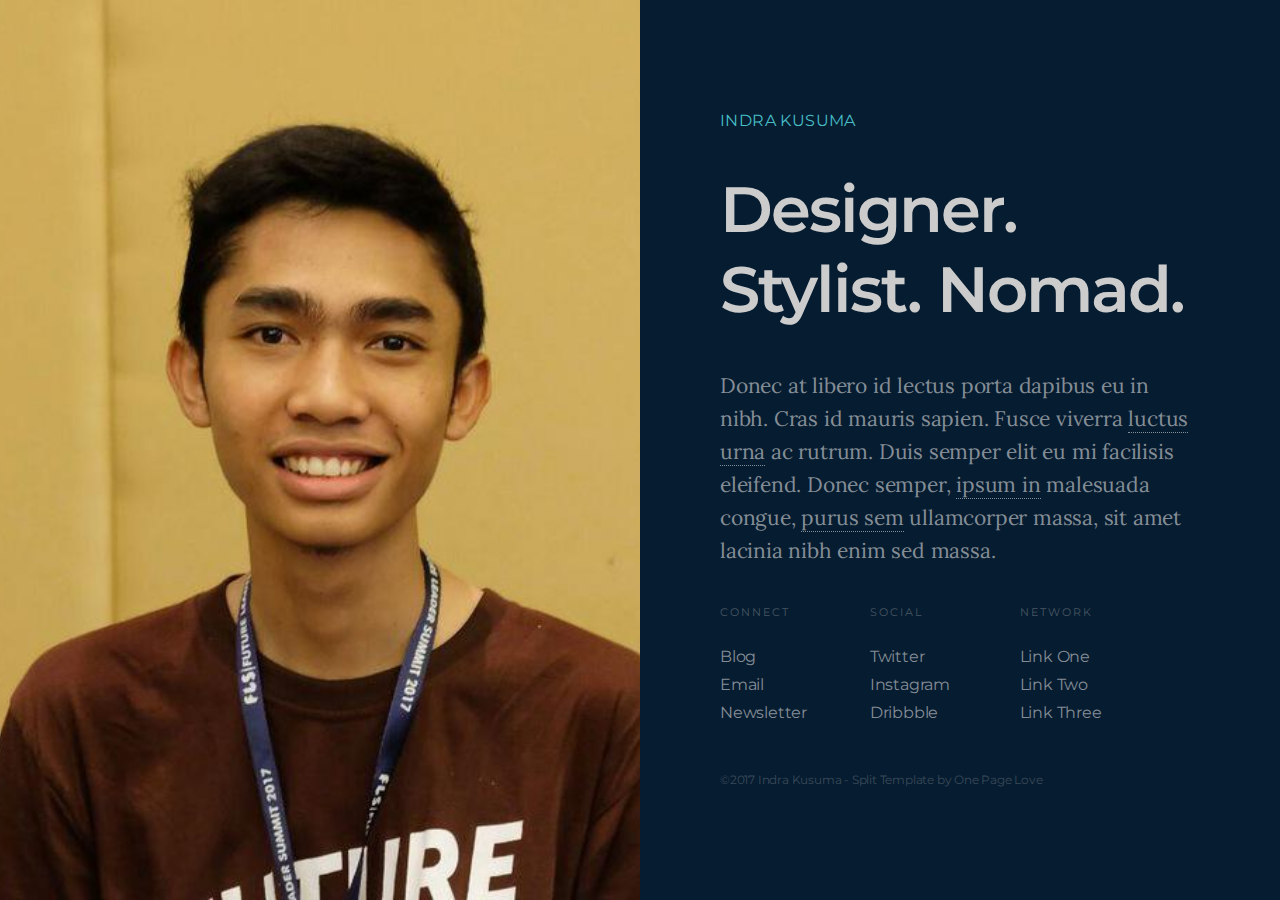
==== index.html @ 41b52d1b "initial commit" ====
<!DOCTYPE html>
<html lang="en-US">

<head>

	<meta charset="UTF-8" />
	<meta http-equiv="X-UA-Compatible" content="IE=edge" />
	
	<!-- SEO -->
	<title>Indra Kusuma</title>
	<meta name="description" content="Split is a centrally-divided layout for a professional online presence with a big image or video left with alongside content." />
	<meta name="robots" content="index, follow" />
	<meta name="referrer" content="always" />

	<!-- Social & Open Graph -->
	<meta property="og:title" content="Split - HTML Template Demo" />
	<meta property="og:description" content="Split is a centrally-divided layout for a professional online presence with a big image or video left with alongside content." />
	<meta property="og:image" content="https://demo.onepagelove.com/fullsingle-html/split/images/social.jpg"> <!-- include your hosted image full URL -->
	<meta property="og:url" content="https://demo.onepagelove.com/fullsingle-html/split/" />
	<meta name="twitter:title" content="Split - HTML Template Demo" >
	<meta name="twitter:description" content="Split is a centrally-divided layout for a professional online presence with a big image or video left with alongside content." />
	<meta name="twitter:image" content="https://demo.onepagelove.com/fullsingle-html/split/images/social.jpg" /> <!-- include your hosted image full URL -->
	<meta name="twitter:card" content="summary_large_image" />
	<meta name="twitter:site" content="@onepagelove" />
	<meta name="twitter:creator" content="@robhope" />

	<!-- Favicon -->
	<link rel="icon" type="image/png" href="images/favicon.png" sizes="32x32">

	<!-- Styles -->
	<link rel='stylesheet' href='assets/css/split.css' type='text/css' media='screen' />
	<meta name="viewport" content="width=device-width,initial-scale=1" />

</head>

<body id="fullsingle" class="page-template-page-fullsingle-split">

<div class="fs-split">

	<!-- Image Side -->
	<div class="split-image">

	</div>

	<!-- Content Side -->
	<div class="split-content">

		<div class="split-content-vertically-center">
		
			<div class="split-intro">
				
				<h1>Indra Kusuma</h1>

				<span class="tagline">Designer. Stylist. Nomad.</span>

			</div>

			<div class="split-bio">
				
				<p>Donec at libero id lectus porta dapibus eu in nibh. Cras id mauris sapien. Fusce viverra <a href="#">luctus urna</a> ac rutrum. Duis semper elit eu mi facilisis eleifend. Donec semper, <a href="#">ipsum in</a> malesuada congue, <a href="#">purus sem</a> ullamcorper massa, sit amet lacinia nibh enim sed massa. </p>

			</div>

			<div class="split-lists">
				
				<div class="split-list">

					<h3>Connect</h3>

					<ul>
						<li><a href="#">Blog</a></li>
						<li><a href="#">Email</a></li>
						<li><a href="#">Newsletter</a></li>
					</ul>

				</div>

				<div class="split-list">

					<h3>Social</h3>

					<ul>
						<li><a href="#">Twitter</a></li>
						<li><a href="#">Instagram</a></li>
						<li><a href="#">Dribbble</a></li>
					</ul>

				</div>

				<div class="split-list">

					<h3>Network</h3>

					<ul>
						<li><a href="#">Link One</a></li>
						<li><a href="#">Link Two</a></li>
						<li><a href="#">Link Three</a></li>
					</ul>

				</div>
				
			</div>

			<div class="split-credit">

				<p>&copy;2017 <a href="#">Indra Kusuma</a> - <a href="https://onepagelove.com/split">Split Template</a> by <a href="https://onepagelove.com">One Page Love</a></p>

				<!-- 
				To edit this credit you can remove the CC3.0 license for only $5 here: https://onepagelove.com/split 
				this really helps contribute towards us developing more templates and means the world to me!
				Cheers, Rob (@robhope)
				-->

			</div>		

		</div>

	</div>

</div>

</body>
</html>
---- assets/css/split.css ----
/*
Template Name: Split
Author: One Page Love
Author URI: https://onepagelove.com
Template URI: https://onepagelove.com/split
Description: Split is a centrally-divided layout for a professional online presence with a big image or video left with alongside content.
*/
/* -- CSS Reset -- */
@import url("https://fonts.googleapis.com/css?family=Montserrat:400,600");
@import url("https://fonts.googleapis.com/css?family=Lora");
html, body, div, span, applet, object, iframe,
h1, h2, h3, h4, h5, h6, p, blockquote, pre,
a, abbr, acronym, address, big, cite, code,
del, dfn, em, img, ins, kbd, q, s, samp,
small, strike, strong, sub, sup, tt, var,
b, u, i, center,
dl, dt, dd, ol, ul, li,
fieldset, form, label, legend,
table, caption, tbody, tfoot, thead, tr, th, td,
article, aside, canvas, details, embed,
figure, figcaption, footer, header, hgroup,
menu, nav, output, ruby, section, summary,
time, mark, audio, video {
  margin: 0;
  padding: 0;
  border: 0;
  font-size: 100%;
  font: inherit;
  vertical-align: baseline; }

article, aside, details, figcaption, figure,
footer, header, hgroup, menu, nav, section {
  display: block; }

body {
  line-height: 1; }

ol, ul {
  list-style: none; }

blockquote, q {
  quotes: none; }

blockquote:before, blockquote:after,
q:before, q:after {
  content: '';
  content: none; }

table {
  border-collapse: collapse;
  border-spacing: 0; }

* {
  -webkit-font-smoothing: antialiased;
  -moz-osx-font-smoothing: grayscale;
  text-rendering: optimizeLegibility;
  -moz-font-feature-settings: "liga" on;
  margin: 0; }

img.alignright {
  float: right; }

img.alignleft {
  float: left; }

img.aligncenter {
  clear: both;
  display: block;
  margin-right: auto;
  margin-left: auto; }

body {
  background-color: #FFFFFF;
  border-style: none; }

body,
p,
a,
a:hover {
  color: #000000; }

a,
a:hover {
  text-decoration: none;
  border: none;
  border-style: none;
  box-shadow: none; }

/* -- Content -- */
@-webkit-keyframes fadein {
  from {
    opacity: 0; }
  to {
    opacity: 1; } }
@keyframes fadein {
  from {
    opacity: 0; }
  to {
    opacity: 1; } }

html {
  background-color: #061C30; }

body.page-template-page-fullsingle-split {
  background-color: #061C30;
  font-family: 'Montserrat', sans-serif;
  font-weight: 400;
  font-size: 21px;
  line-height: 33px;
  letter-spacing: -0.2px;
  color: #848d96;
  -webkit-animation: fadein 2s;
          animation: fadein 2s; }
  body.page-template-page-fullsingle-split p {
    color: #848d96; }

.fs-split {
  width: 100vw;
  height: 100vh;
  display: -webkit-box;
  display: -ms-flexbox;
  display: flex; }
  @media (max-width: 800px) {
    .fs-split {
      height: auto;
      -ms-flex-wrap: wrap;
          flex-wrap: wrap; } }
  .fs-split .split-image {
    width: 50%;
    height: 100vh;
    background-image: url("../../images/just-me.jpg");
    background-position: center center;
    background-size: cover; }
    @media (max-width: 800px) {
      .fs-split .split-image {
        height: 80vh;
        width: 100%; } }
  .fs-split .split-content {
    width: 50%;
    min-height: 100vh;
    display: -webkit-box;
    display: -ms-flexbox;
    display: flex;
    -webkit-box-align: center;
        -ms-flex-align: center;
            align-items: center;
    -webkit-box-pack: center;
        -ms-flex-pack: center;
            justify-content: center;
    overflow: auto; }
    @media (max-width: 800px) {
      .fs-split .split-content {
        width: 100%;
        height: auto; } }
    .fs-split .split-content .split-content-vertically-center {
      padding: 80px;
      max-width: 640px;
      margin-top: auto;
      margin-bottom: auto; }
      @media (max-width: 1200px) {
        .fs-split .split-content .split-content-vertically-center {
          padding: 60px; } }
      @media (max-width: 800px) {
        .fs-split .split-content .split-content-vertically-center {
          padding: 40px; } }

.split-intro {
  font-weight: 600;
  font-size: 64px;
  line-height: 80px;
  letter-spacing: -2px; }
  .split-intro h1 {
    font-weight: 400;
    text-transform: uppercase;
    font-size: 16px;
    line-height: 16px;
    margin-bottom: 40px;
    letter-spacing: 0.4px;
    color: #47bec7; }
  .split-intro .tagline {
    color: #CCCCCC; }

.split-bio {
  padding: 40px 0 40px 0;
  font-family: 'Lora', serif; }
  @media (max-width: 1200px) {
    .split-bio {
      padding: 30px 0; } }
  @media (max-width: 800px) {
    .split-bio {
      padding: 20px 0; } }
  .split-bio p {
    color: #848d96; }
  .split-bio a {
    color: #848d96;
    transition-duration: 0.5s;
    border-bottom: 1px dotted #848d96; }
    .split-bio a:hover {
      color: #CA486d;
      transition-duration: 0.1s;
      border-bottom: 1px dotted #CA486d; }

.split-lists .split-list {
  width: 30%;
  display: inline-block;
  margin-bottom: 40px; }
  @media (max-width: 500px) {
    .split-lists .split-list {
      width: 90%; } }
  .split-lists .split-list h3 {
    font-weight: 400;
    text-transform: uppercase;
    font-size: 11px;
    line-height: 11px;
    margin-bottom: 31px;
    color: #848d96;
    letter-spacing: 2px;
    opacity: 0.5; }
  .split-lists .split-list ul li {
    font-size: 16px;
    line-height: 16px;
    margin-bottom: 12px; }
    .split-lists .split-list ul li a {
      color: #848d96;
      transition-duration: 0.5s; }
      .split-lists .split-list ul li a:hover {
        color: #CA486d;
        transition-duration: 0.1s; }

.split-credit {
  opacity: 0.4; }
  .split-credit p {
    font-size: 12px;
    line-height: 14px; }
    .split-credit p a {
      color: #848d96; }

.split-video {
  overflow: hidden;
  position: relative; }

.video-wrap {
  position: absolute;
  top: 50%;
  left: 50%;
  -webkit-transform: translate(-50%, -50%);
          transform: translate(-50%, -50%); }

.video-container {
  position: relative;
  overflow: hidden;
  height: 56.25vw;
  width: 100vw; }
  @media (max-aspect-ratio: 16 / 9) {
    .video-container {
      height: 100vh;
      width: 177.7777777778vh; } }

.video-container iframe,
.video-container object,
.video-container embed {
  position: absolute;
  top: 0;
  left: 0;
  width: 100%;
  height: 100%; }

video.video {
  -o-object-fit: cover;
     object-fit: cover;
  -o-object-position: 50% 50%;
     object-position: 50% 50%;
  width: 100%;
  height: 100%; }
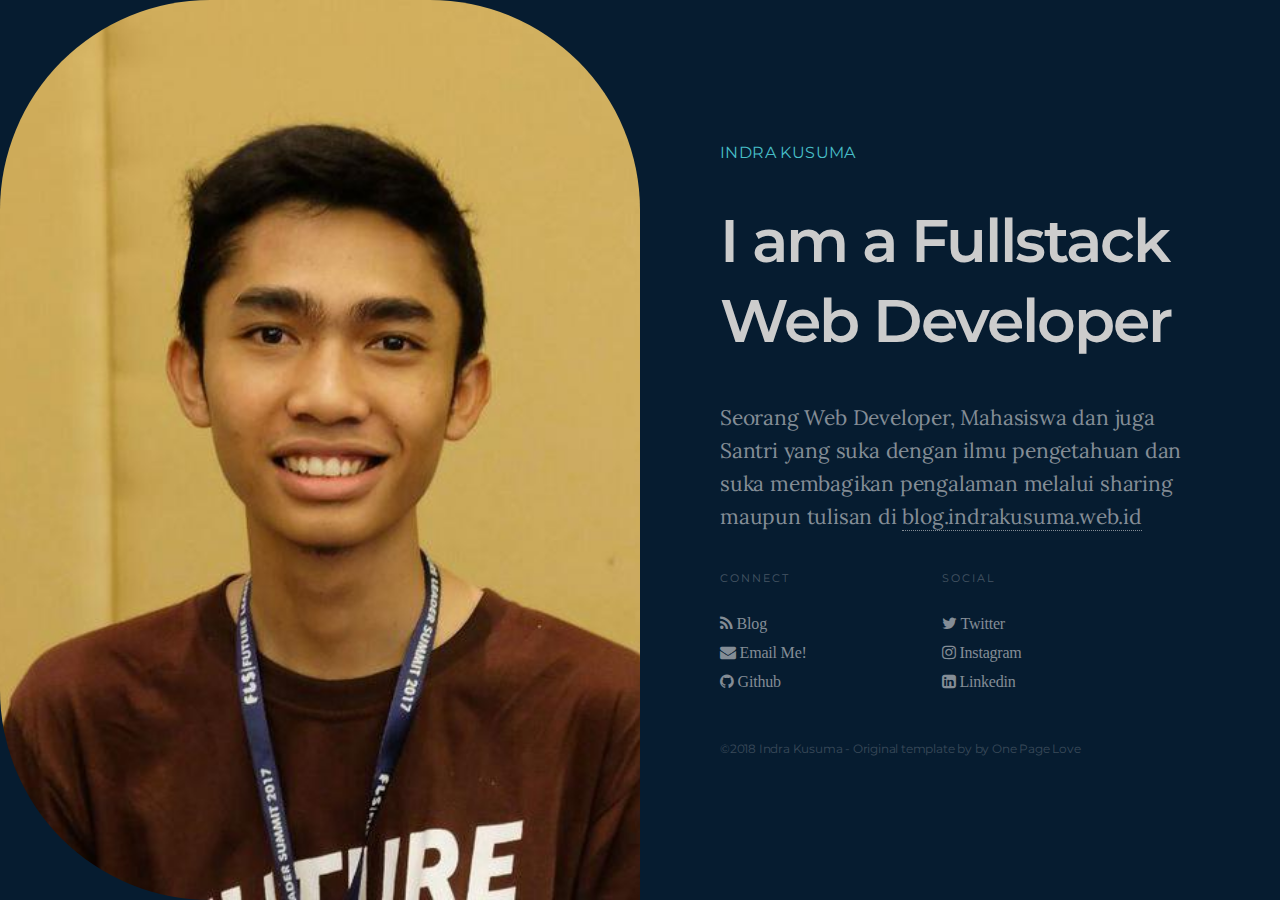
==== commit 89b5958e: "update for me" ====
--- a/index.html
+++ b/index.html
@@ -5,28 +5,28 @@
 
 	<meta charset="UTF-8" />
 	<meta http-equiv="X-UA-Compatible" content="IE=edge" />
-	
+
 	<!-- SEO -->
 	<title>Indra Kusuma</title>
-	<meta name="description" content="Split is a centrally-divided layout for a professional online presence with a big image or video left with alongside content." />
 	<meta name="robots" content="index, follow" />
 	<meta name="referrer" content="always" />
 
 	<!-- Social & Open Graph -->
-	<meta property="og:title" content="Split - HTML Template Demo" />
-	<meta property="og:description" content="Split is a centrally-divided layout for a professional online presence with a big image or video left with alongside content." />
-	<meta property="og:image" content="https://demo.onepagelove.com/fullsingle-html/split/images/social.jpg"> <!-- include your hosted image full URL -->
-	<meta property="og:url" content="https://demo.onepagelove.com/fullsingle-html/split/" />
-	<meta name="twitter:title" content="Split - HTML Template Demo" >
-	<meta name="twitter:description" content="Split is a centrally-divided layout for a professional online presence with a big image or video left with alongside content." />
-	<meta name="twitter:image" content="https://demo.onepagelove.com/fullsingle-html/split/images/social.jpg" /> <!-- include your hosted image full URL -->
-	<meta name="twitter:card" content="summary_large_image" />
-	<meta name="twitter:site" content="@onepagelove" />
-	<meta name="twitter:creator" content="@robhope" />
+	<meta name="description" content="Seorang Web Developer, Mahasiswa dan juga Santri yang suka dengan ilmu pengetahuan dan suka membagikan pengalaman melalui sharing maupun tulisan diblog indrakusuma.web.id">
+	<meta property="og:type" content="website">
+	<meta property="og:title" content="Indra Kusuma">
+	<meta property="og:url" content="https://blog.indrakusuma.web.id/index.html">
+	<meta property="og:site_name" content="Indra Kusuma">
+	<meta property="og:description" content="Seorang Web Developer, Mahasiswa dan juga Santri yang suka dengan ilmu pengetahuan dan suka membagikan pengalaman melalui sharing maupun tulisan diblog indrakusuma.web.id">
+	<meta property="og:locale" content="id">
+	<meta name="twitter:card" content="summary">
+	<meta name="twitter:title" content="Indra Kusuma">
+	<meta name="twitter:description" content="Seorang Web Developer, Mahasiswa dan juga Santri yang suka dengan ilmu pengetahuan dan suka membagikan pengalaman melalui sharing maupun tulisan diblog indrakusuma.web.id">
 
-	<!-- Favicon -->
-	<link rel="icon" type="image/png" href="images/favicon.png" sizes="32x32">
+	<link rel="icon" href="https://user-images.githubusercontent.com/10141928/35153269-66bc343c-fd58-11e7-88df-113eb13319fb.png"/>
 
+	<!-- ICON -->
+<link rel="stylesheet" href="https://maxcdn.bootstrapcdn.com/font-awesome/4.7.0/css/font-awesome.min.css">
 	<!-- Styles -->
 	<link rel='stylesheet' href='assets/css/split.css' type='text/css' media='screen' />
 	<meta name="viewport" content="width=device-width,initial-scale=1" />
@@ -35,89 +35,73 @@
 
 <body id="fullsingle" class="page-template-page-fullsingle-split">
 
-<div class="fs-split">
+	<div class="fs-split">
+		<!-- Image Side -->
+		<div class="split-image">
+		</div>
+		<!-- Content Side -->
+		<div class="split-content">
+			<div class="split-content-vertically-center">
+				<div class="split-intro">
+					<h1>Indra Kusuma </h1>
+					<span class="tagline">I am a Fullstack Web Developer</span>
+				</div>
+				<div class="split-bio">
+					<p>Seorang Web Developer, Mahasiswa dan juga Santri yang suka dengan ilmu pengetahuan dan suka membagikan pengalaman melalui
+					sharing maupun tulisan di <a href="https://blog.indrakusuma.web.id">blog.indrakusuma.web.id</a></p>
+				</div>
+				<div class="split-lists">
+					<div class="split-list">
+						<h3>Connect</h3>
+						<ul>
+							<li>
+								<a href="https://blog.indrakusuma.web.id" class="fa fa-rss"> Blog</a>
+							</li>
+							<li>
+								<a href="mailto:id.indrakusuma@gmail.com" class="fa fa-envelope"> Email Me!</a>
+							</li>
+							<li>
+								<a href="https://github.com/idindrakusuma" class="fa fa-github"> Github</a>
+							</li>
+						</ul>
 
-	<!-- Image Side -->
-	<div class="split-image">
+					</div>
 
-	</div>
+					<div class="split-list">
 
-	<!-- Content Side -->
-	<div class="split-content">
+						<h3>Social</h3>
 
-		<div class="split-content-vertically-center">
-		
-			<div class="split-intro">
-				
-				<h1>Indra Kusuma</h1>
+						<ul>
+							<li>
+								<a href="https://twitter.com/id_indrakusuma" class="fa fa-twitter"> Twitter</a>
+							</li>
+							<li>
+								<a href="https://instagram.com/idindrakusuma" class="fa fa-instagram"> Instagram</a>
+							</li>
+							<li>
+								<a href="https://linkedin.com/in/idindrakusuma" class="fa fa-linkedin-square"> Linkedin</a>
+							</li>
+						</ul>
 
-				<span class="tagline">Designer. Stylist. Nomad.</span>
-
-			</div>
-
-			<div class="split-bio">
-				
-				<p>Donec at libero id lectus porta dapibus eu in nibh. Cras id mauris sapien. Fusce viverra <a href="#">luctus urna</a> ac rutrum. Duis semper elit eu mi facilisis eleifend. Donec semper, <a href="#">ipsum in</a> malesuada congue, <a href="#">purus sem</a> ullamcorper massa, sit amet lacinia nibh enim sed massa. </p>
-
-			</div>
-
-			<div class="split-lists">
-				
-				<div class="split-list">
-
-					<h3>Connect</h3>
-
-					<ul>
-						<li><a href="#">Blog</a></li>
-						<li><a href="#">Email</a></li>
-						<li><a href="#">Newsletter</a></li>
-					</ul>
+					</div>
 
 				</div>
 
-				<div class="split-list">
+				<div class="split-credit">
 
-					<h3>Social</h3>
-
-					<ul>
-						<li><a href="#">Twitter</a></li>
-						<li><a href="#">Instagram</a></li>
-						<li><a href="#">Dribbble</a></li>
-					</ul>
-
+					<p>&copy;2018
+						<a href="https://indrakusuma.web.id">Indra Kusuma</a> -
+						<a href="https://onepagelove.com/split">Original template by</a> by
+						<a href="https://onepagelove.com">One Page Love</a>
+					</p>
+					<!-- 
+						To edit this credit you can remove the CC3.0 license for only $5 here: https://onepagelove.com/split 
+						this really helps contribute towards us developing more templates and means the world to me!
+						Cheers, Rob (@robhope)
+					-->
 				</div>
-
-				<div class="split-list">
-
-					<h3>Network</h3>
-
-					<ul>
-						<li><a href="#">Link One</a></li>
-						<li><a href="#">Link Two</a></li>
-						<li><a href="#">Link Three</a></li>
-					</ul>
-
-				</div>
-				
 			</div>
-
-			<div class="split-credit">
-
-				<p>&copy;2017 <a href="#">Indra Kusuma</a> - <a href="https://onepagelove.com/split">Split Template</a> by <a href="https://onepagelove.com">One Page Love</a></p>
-
-				<!-- 
-				To edit this credit you can remove the CC3.0 license for only $5 here: https://onepagelove.com/split 
-				this really helps contribute towards us developing more templates and means the world to me!
-				Cheers, Rob (@robhope)
-				-->
-
-			</div>		
-
 		</div>
-
 	</div>
-
-</div>
-
 </body>
 </html>--- a/assets/css/split.css
+++ b/assets/css/split.css
@@ -130,6 +130,7 @@
     height: 100vh;
     background-image: url("../../images/just-me.jpg");
     background-position: center center;
+    border-radius: 10em 10em 0em 10em;
     background-size: cover; }
     @media (max-width: 800px) {
       .fs-split .split-image {
@@ -166,7 +167,7 @@
 
 .split-intro {
   font-weight: 600;
-  font-size: 64px;
+  font-size: 60px;
   line-height: 80px;
   letter-spacing: -2px; }
   .split-intro h1 {
@@ -201,7 +202,7 @@
       border-bottom: 1px dotted #CA486d; }
 
 .split-lists .split-list {
-  width: 30%;
+  width: 45%;
   display: inline-block;
   margin-bottom: 40px; }
   @media (max-width: 500px) {
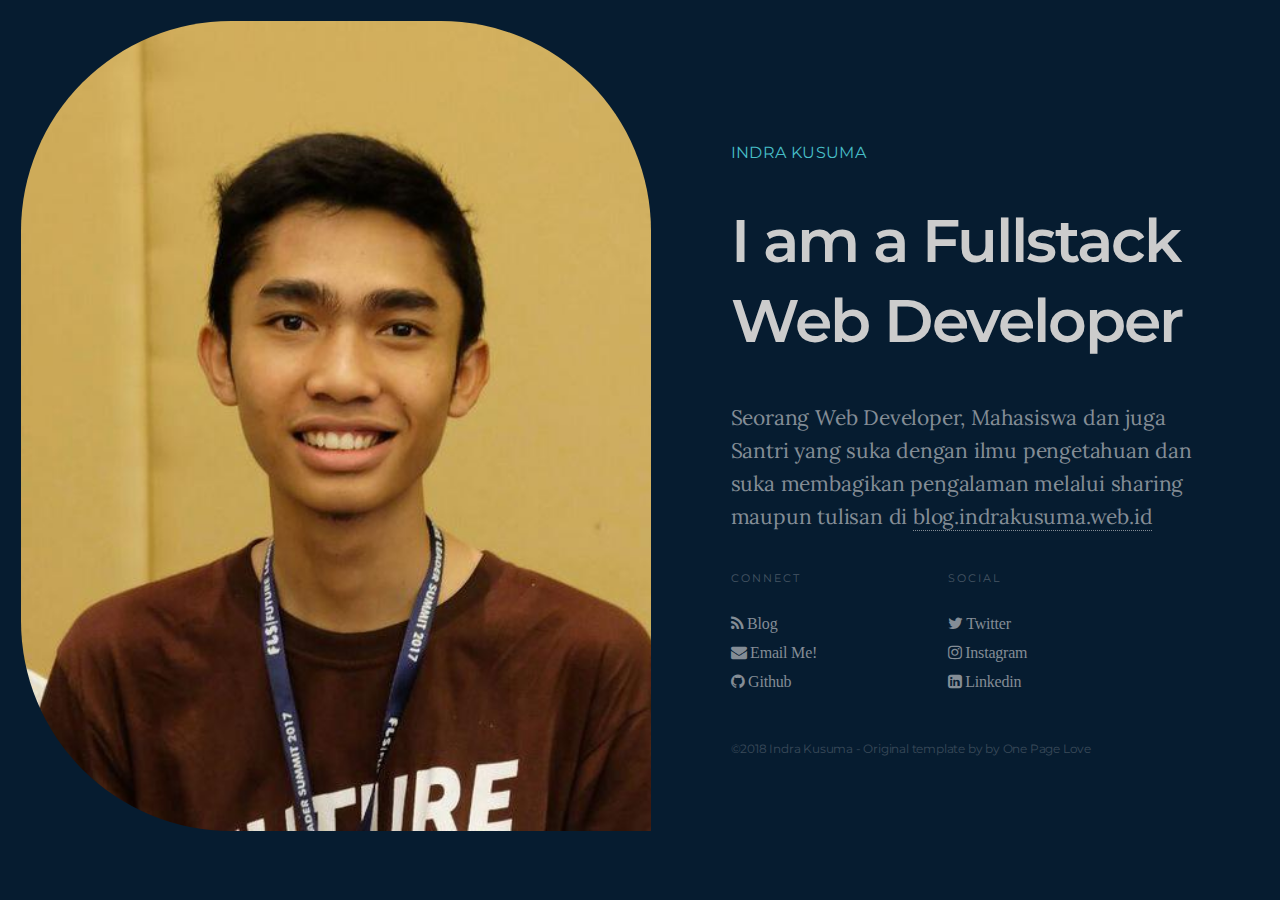
==== commit 3a426022: "make border-radius on image and add google analystic" ====
--- a/index.html
+++ b/index.html
@@ -1,8 +1,6 @@
 <!DOCTYPE html>
-<html lang="en-US">
-
+<html lang="id">
 <head>
-
 	<meta charset="UTF-8" />
 	<meta http-equiv="X-UA-Compatible" content="IE=edge" />
 
@@ -26,10 +24,23 @@
 	<link rel="icon" href="https://user-images.githubusercontent.com/10141928/35153269-66bc343c-fd58-11e7-88df-113eb13319fb.png"/>
 
 	<!-- ICON -->
-<link rel="stylesheet" href="https://maxcdn.bootstrapcdn.com/font-awesome/4.7.0/css/font-awesome.min.css">
+	<link rel="stylesheet" href="https://maxcdn.bootstrapcdn.com/font-awesome/4.7.0/css/font-awesome.min.css">
 	<!-- Styles -->
 	<link rel='stylesheet' href='assets/css/split.css' type='text/css' media='screen' />
 	<meta name="viewport" content="width=device-width,initial-scale=1" />
+
+	<!-- google analystic -->
+	<script async src="https://www.googletagmanager.com/gtag/js?id=UA-81805631-1"></script>
+	<script>
+		window.dataLayer = window.dataLayer || [];
+
+		function gtag() {
+			dataLayer.push(arguments);
+		}
+		gtag('js', new Date());
+
+		gtag('config', 'UA-81805631-1');
+	</script>
 
 </head>
 
@@ -64,13 +75,9 @@
 								<a href="https://github.com/idindrakusuma" class="fa fa-github"> Github</a>
 							</li>
 						</ul>
-
 					</div>
-
 					<div class="split-list">
-
 						<h3>Social</h3>
-
 						<ul>
 							<li>
 								<a href="https://twitter.com/id_indrakusuma" class="fa fa-twitter"> Twitter</a>
@@ -82,23 +89,14 @@
 								<a href="https://linkedin.com/in/idindrakusuma" class="fa fa-linkedin-square"> Linkedin</a>
 							</li>
 						</ul>
-
 					</div>
-
 				</div>
-
 				<div class="split-credit">
-
 					<p>&copy;2018
 						<a href="https://indrakusuma.web.id">Indra Kusuma</a> -
 						<a href="https://onepagelove.com/split">Original template by</a> by
 						<a href="https://onepagelove.com">One Page Love</a>
 					</p>
-					<!-- 
-						To edit this credit you can remove the CC3.0 license for only $5 here: https://onepagelove.com/split 
-						this really helps contribute towards us developing more templates and means the world to me!
-						Cheers, Rob (@robhope)
-					-->
 				</div>
 			</div>
 		</div>
--- a/assets/css/split.css
+++ b/assets/css/split.css
@@ -127,7 +127,9 @@
           flex-wrap: wrap; } }
   .fs-split .split-image {
     width: 50%;
-    height: 100vh;
+    margin-left:1em;
+    margin-top: 1em;
+    height: 90vh;
     background-image: url("../../images/just-me.jpg");
     background-position: center center;
     border-radius: 10em 10em 0em 10em;
@@ -135,7 +137,8 @@
     @media (max-width: 800px) {
       .fs-split .split-image {
         height: 80vh;
-        width: 100%; } }
+        margin-left: 10px;
+        width: 90%; } }
   .fs-split .split-content {
     width: 50%;
     min-height: 100vh;
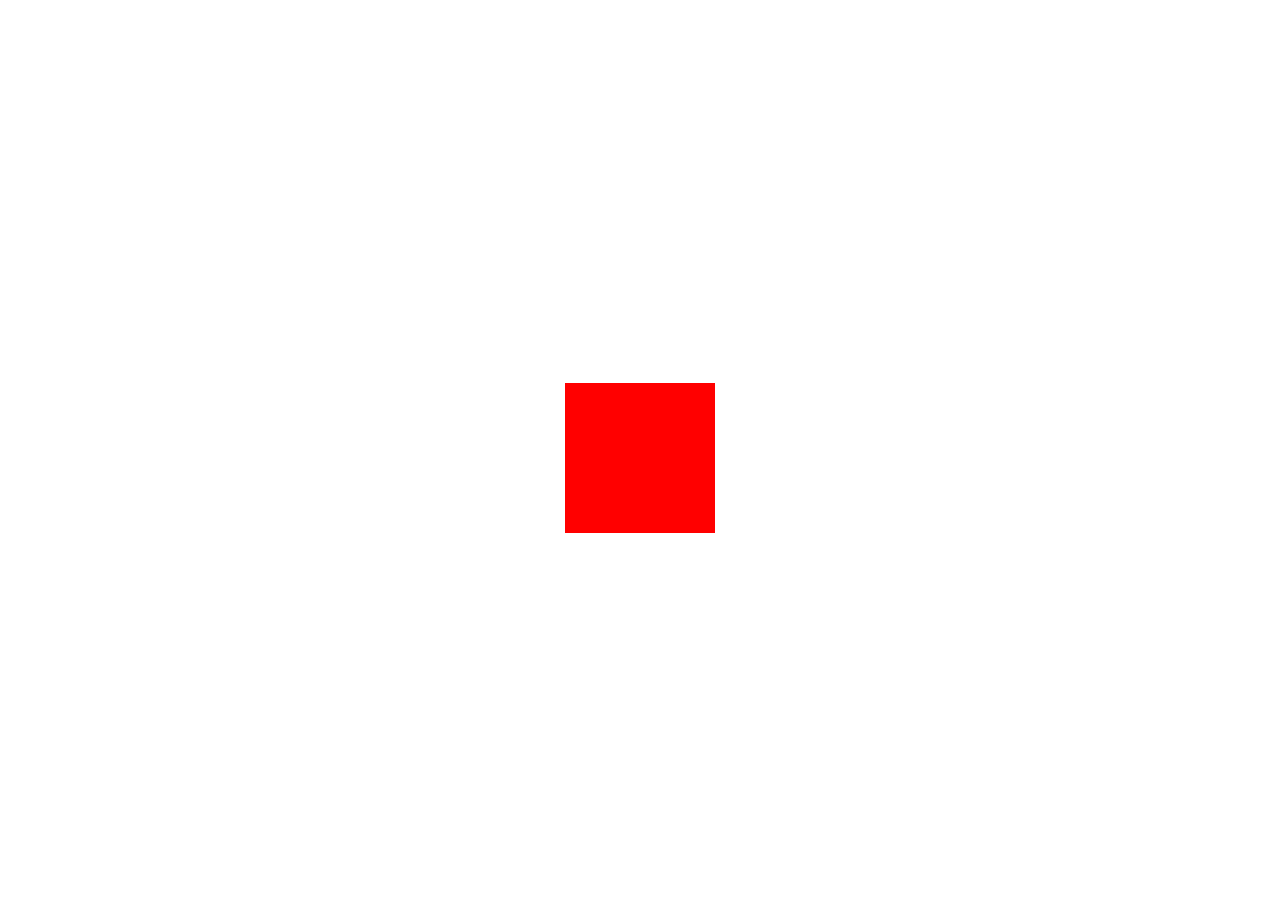
==== commit 056d0d1c: "add redirect" ====
--- a/index.html
+++ b/index.html
@@ -1,105 +1,66 @@
 <!DOCTYPE html>
-<html lang="id">
+<html lang="en">
 <head>
-	<meta charset="UTF-8" />
-	<meta http-equiv="X-UA-Compatible" content="IE=edge" />
+  <meta charset="UTF-8">
+  <meta name="viewport" content="width=device-width, initial-scale=1.0">
+  <meta http-equiv="X-UA-Compatible" content="ie=edge">
+  <title>Redirect to Indrakusuma.web.id</title>
+  <!-- style -->
+  <style>
+    body {
+      /* background: linear-gradient(45deg, #0b4182 1%, #1e88e5 64%, #40baf5 97%);  */
+    }
+    .element {
+      height: 150px;
+      width: 150px;
+      margin: 0 auto;
+      background-color: red;
+      animation-name: stretch;
+      animation-duration: 1.2s; 
+      animation-timing-function: ease-out; 
+      animation-delay: 0;
+      animation-direction: alternate;
+      animation-iteration-count: infinite;
+      animation-fill-mode: none;
+      animation-play-state: running;
+    }
 
-	<!-- SEO -->
-	<title>Indra Kusuma</title>
-	<meta name="robots" content="index, follow" />
-	<meta name="referrer" content="always" />
+    @keyframes stretch {
+      0% {
+        transform: scale(0);
+        background-color: #e67e22;
+        border-radius: 100%;
+      }
+      50% {
+        background-color: #f39c12;
+      }
+      100% {
+        transform: scale(1.5);
+        background-color: #f1c40f;
+      }
+    }
 
-	<!-- Social & Open Graph -->
-	<meta name="description" content="Seorang Web Developer, Mahasiswa dan juga Santri yang suka dengan ilmu pengetahuan dan suka membagikan pengalaman melalui sharing maupun tulisan diblog indrakusuma.web.id">
-	<meta property="og:type" content="website">
-	<meta property="og:title" content="Indra Kusuma">
-	<meta property="og:url" content="https://blog.indrakusuma.web.id/index.html">
-	<meta property="og:site_name" content="Indra Kusuma">
-	<meta property="og:description" content="Seorang Web Developer, Mahasiswa dan juga Santri yang suka dengan ilmu pengetahuan dan suka membagikan pengalaman melalui sharing maupun tulisan diblog indrakusuma.web.id">
-	<meta property="og:locale" content="id">
-	<meta name="twitter:card" content="summary">
-	<meta name="twitter:title" content="Indra Kusuma">
-	<meta name="twitter:description" content="Seorang Web Developer, Mahasiswa dan juga Santri yang suka dengan ilmu pengetahuan dan suka membagikan pengalaman melalui sharing maupun tulisan diblog indrakusuma.web.id">
+    body,
+    html {
+      height: 100%;
+    }
 
-	<link rel="icon" href="https://user-images.githubusercontent.com/10141928/35153269-66bc343c-fd58-11e7-88df-113eb13319fb.png"/>
+    body {
+      display: flex;
+      align-items: center;
+      justify-content: center;
+    }
+  </style>
+</head>
+<body>
+  <div class="element" title="Redirect to indrakusuma.web.id">
 
-	<!-- ICON -->
-	<link rel="stylesheet" href="https://maxcdn.bootstrapcdn.com/font-awesome/4.7.0/css/font-awesome.min.css">
-	<!-- Styles -->
-	<link rel='stylesheet' href='assets/css/split.css' type='text/css' media='screen' />
-	<meta name="viewport" content="width=device-width,initial-scale=1" />
+  </div>
 
-	<!-- google analystic -->
-	<script async src="https://www.googletagmanager.com/gtag/js?id=UA-81805631-1"></script>
-	<script>
-		window.dataLayer = window.dataLayer || [];
-
-		function gtag() {
-			dataLayer.push(arguments);
-		}
-		gtag('js', new Date());
-
-		gtag('config', 'UA-81805631-1');
-	</script>
-
-</head>
-
-<body id="fullsingle" class="page-template-page-fullsingle-split">
-
-	<div class="fs-split">
-		<!-- Image Side -->
-		<div class="split-image">
-		</div>
-		<!-- Content Side -->
-		<div class="split-content">
-			<div class="split-content-vertically-center">
-				<div class="split-intro">
-					<h1>Indra Kusuma </h1>
-					<span class="tagline">I am a Fullstack Web Developer</span>
-				</div>
-				<div class="split-bio">
-					<p>Seorang Web Developer, Mahasiswa dan juga Santri yang suka dengan ilmu pengetahuan dan suka membagikan pengalaman melalui
-					sharing maupun tulisan di <a href="https://blog.indrakusuma.web.id">blog.indrakusuma.web.id</a></p>
-				</div>
-				<div class="split-lists">
-					<div class="split-list">
-						<h3>Connect</h3>
-						<ul>
-							<li>
-								<a href="https://blog.indrakusuma.web.id" class="fa fa-rss"> Blog</a>
-							</li>
-							<li>
-								<a href="mailto:id.indrakusuma@gmail.com" class="fa fa-envelope"> Email Me!</a>
-							</li>
-							<li>
-								<a href="https://github.com/idindrakusuma" class="fa fa-github"> Github</a>
-							</li>
-						</ul>
-					</div>
-					<div class="split-list">
-						<h3>Social</h3>
-						<ul>
-							<li>
-								<a href="https://twitter.com/id_indrakusuma" class="fa fa-twitter"> Twitter</a>
-							</li>
-							<li>
-								<a href="https://instagram.com/idindrakusuma" class="fa fa-instagram"> Instagram</a>
-							</li>
-							<li>
-								<a href="https://linkedin.com/in/idindrakusuma" class="fa fa-linkedin-square"> Linkedin</a>
-							</li>
-						</ul>
-					</div>
-				</div>
-				<div class="split-credit">
-					<p>&copy;2018
-						<a href="https://indrakusuma.web.id">Indra Kusuma</a> -
-						<a href="https://onepagelove.com/split">Original template by</a> by
-						<a href="https://onepagelove.com">One Page Love</a>
-					</p>
-				</div>
-			</div>
-		</div>
-	</div>
+  <script>
+    setTimeout(() => {
+      // window.location = "https://indrakusuma.web.id"
+    }, 3000)
+  </script>
 </body>
 </html>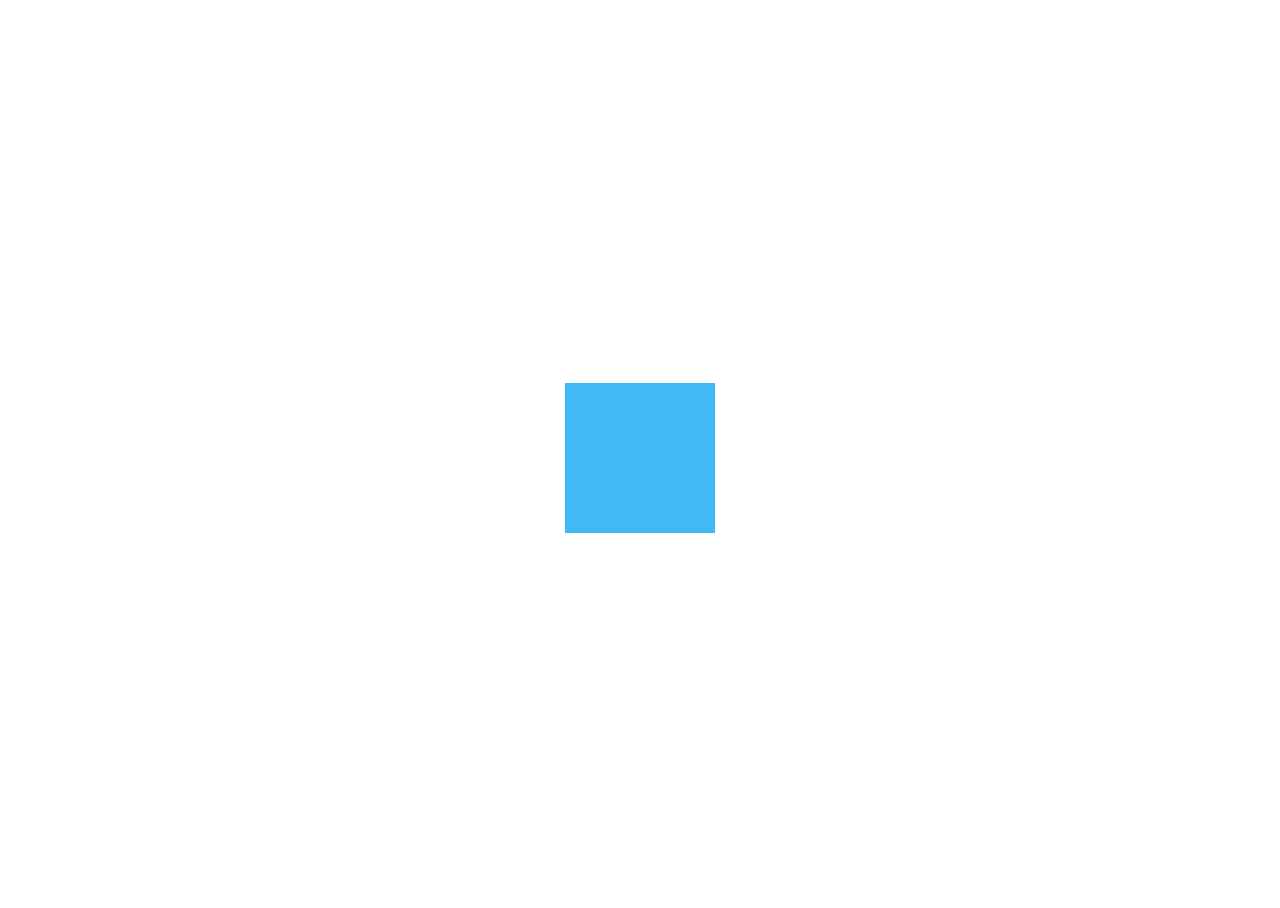
==== commit abf52bed: "change color" ====
--- a/index.html
+++ b/index.html
@@ -14,7 +14,7 @@
       height: 150px;
       width: 150px;
       margin: 0 auto;
-      background-color: red;
+      background-color: #40baf5;
       animation-name: stretch;
       animation-duration: 1.2s; 
       animation-timing-function: ease-out; 
@@ -28,15 +28,15 @@
     @keyframes stretch {
       0% {
         transform: scale(0);
-        background-color: #e67e22;
+        background-color: #0b4182;
         border-radius: 100%;
       }
       50% {
-        background-color: #f39c12;
+        background-color: #1e88e5;
       }
       100% {
         transform: scale(1.5);
-        background-color: #f1c40f;
+        background-color: #40baf5;
       }
     }
 
@@ -58,9 +58,9 @@
   </div>
 
   <script>
-    setTimeout(() => {
-      // window.location = "https://indrakusuma.web.id"
-    }, 3000)
+    // setTimeout(() => {
+    //   window.location = "https://indrakusuma.web.id"
+    // }, 3000)
   </script>
 </body>
 </html>